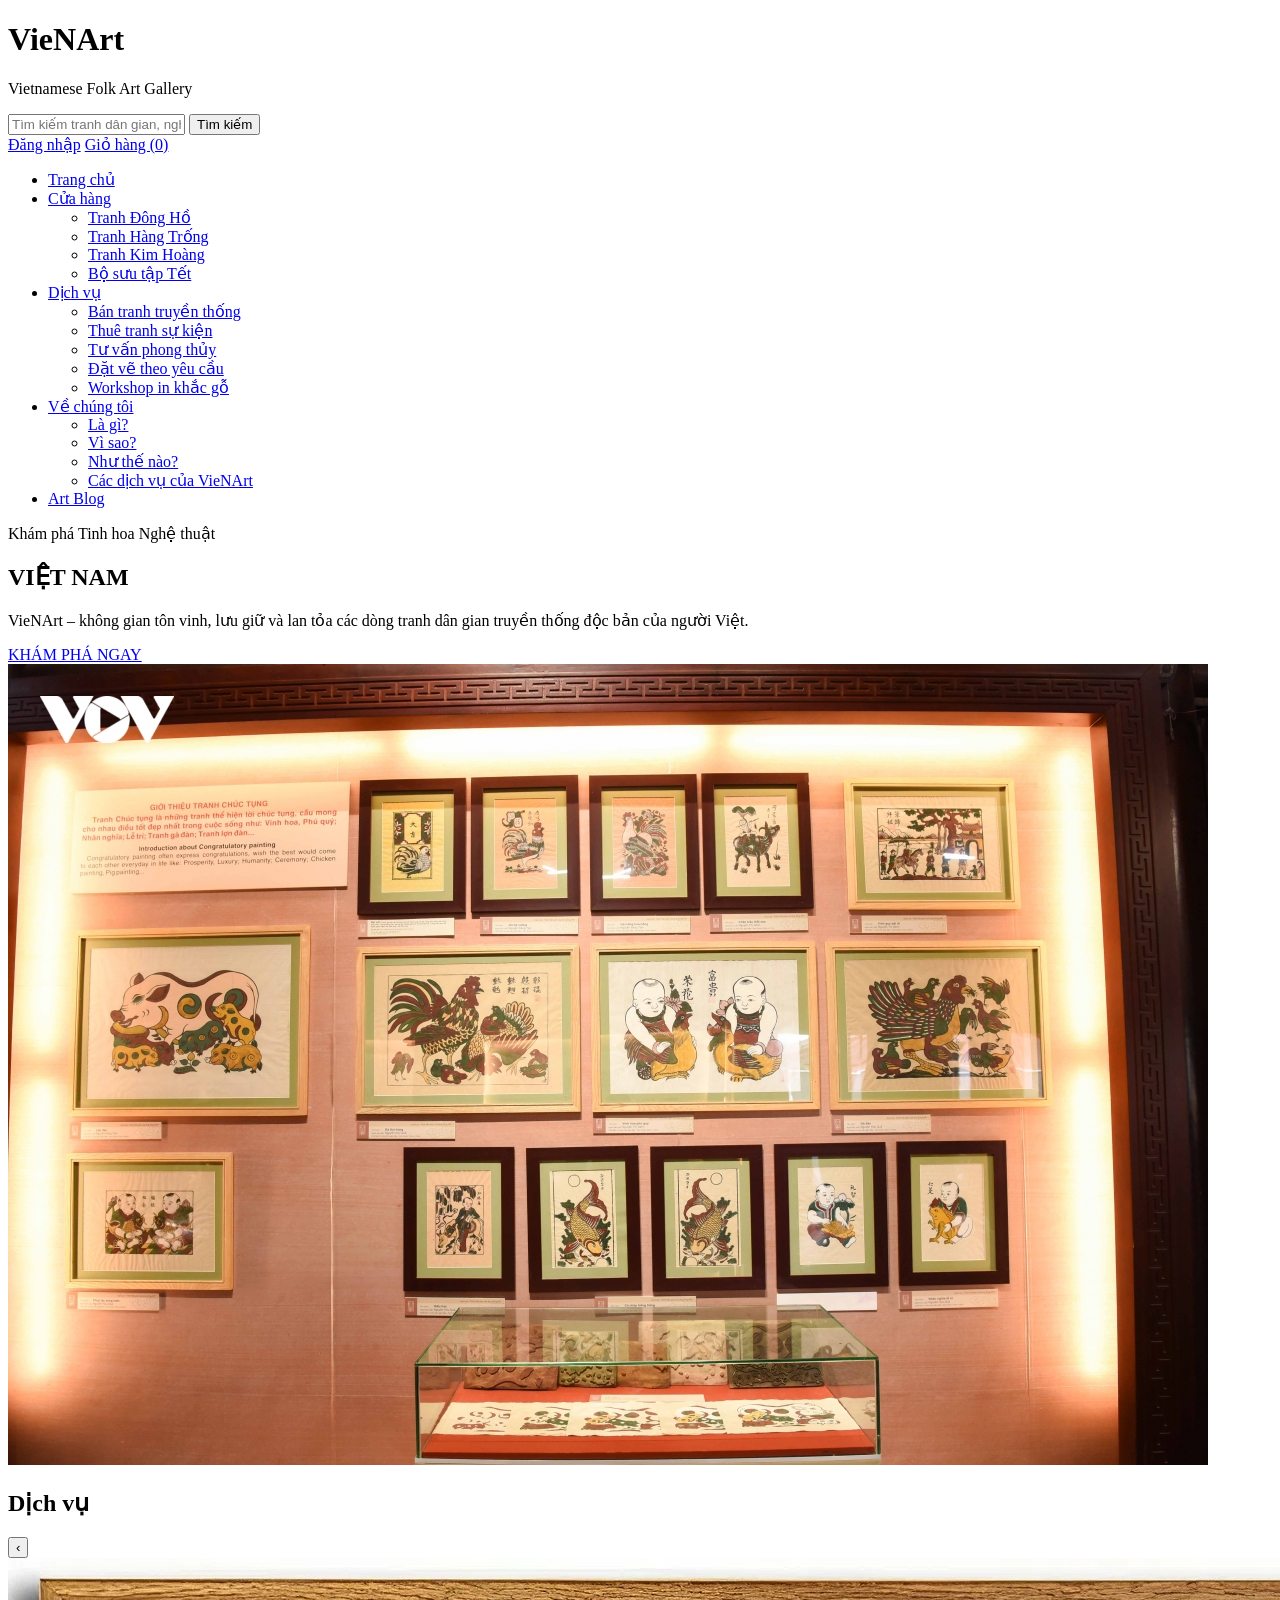
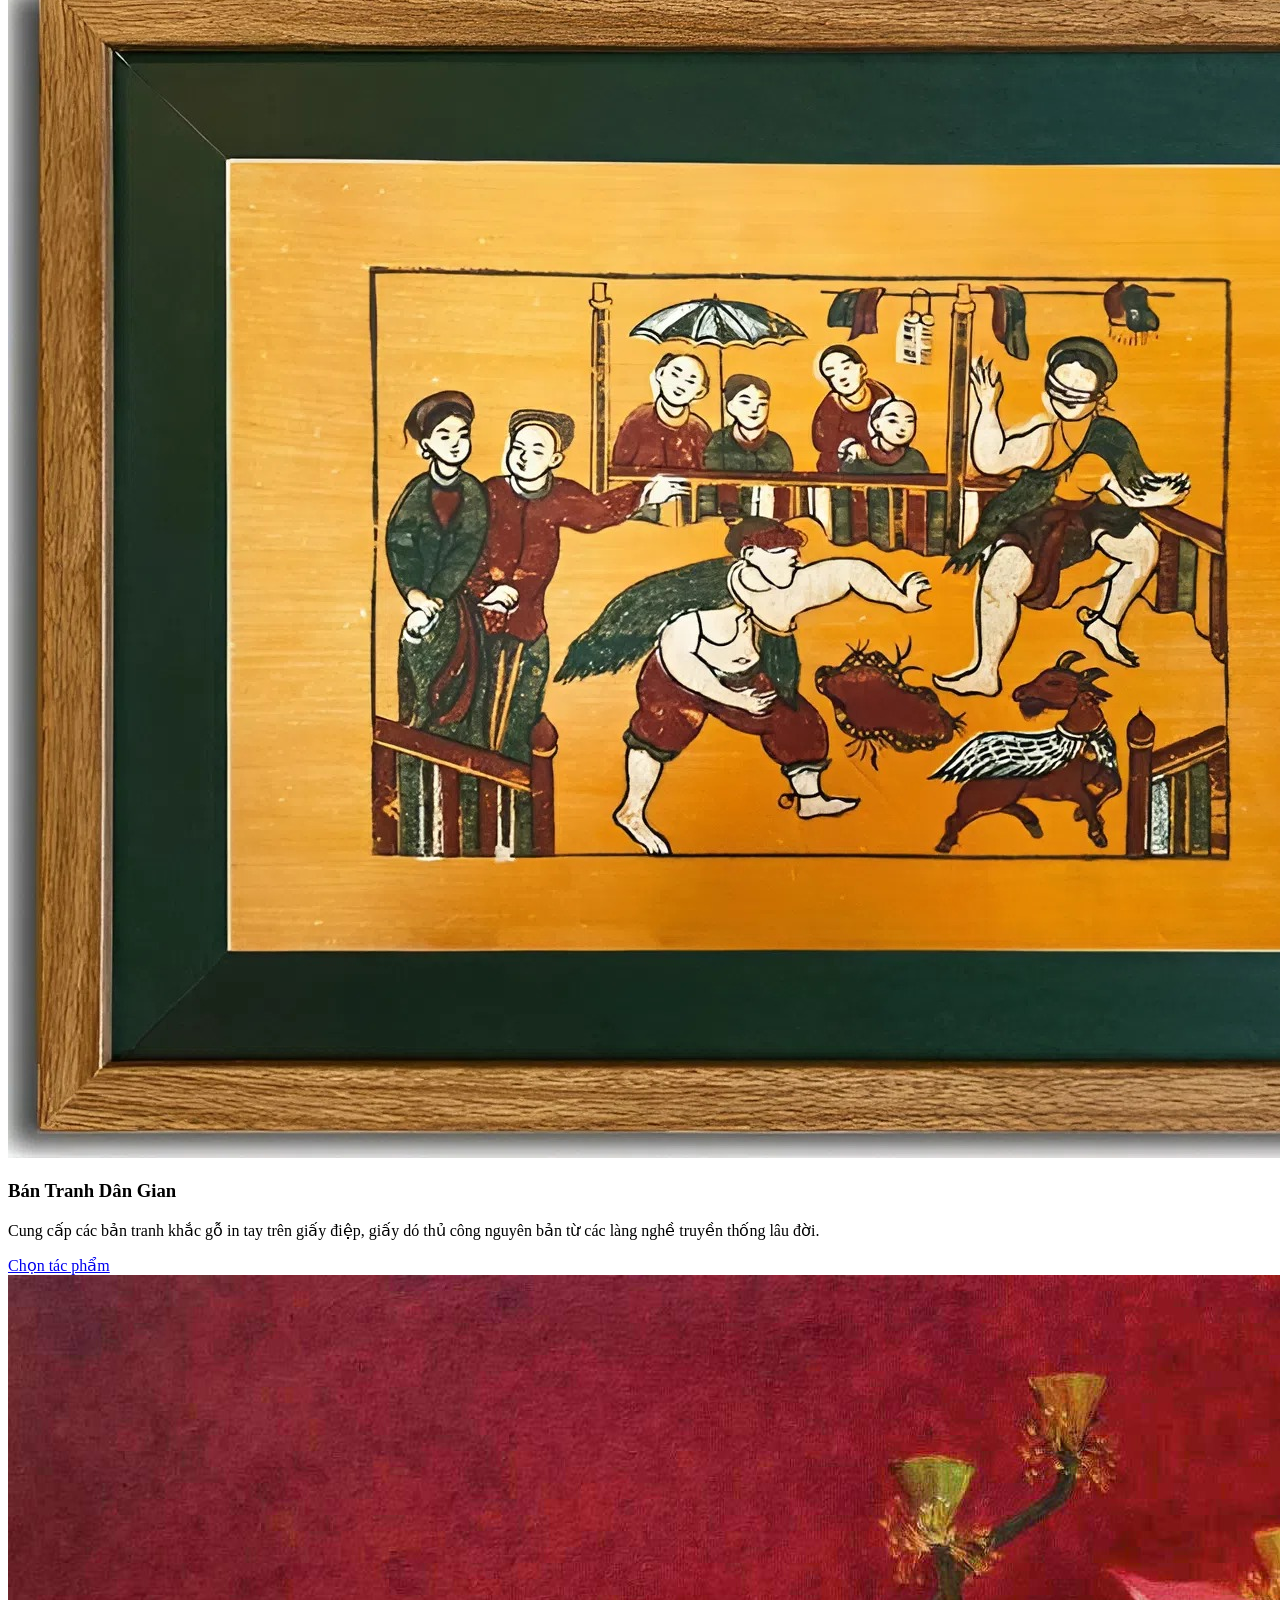
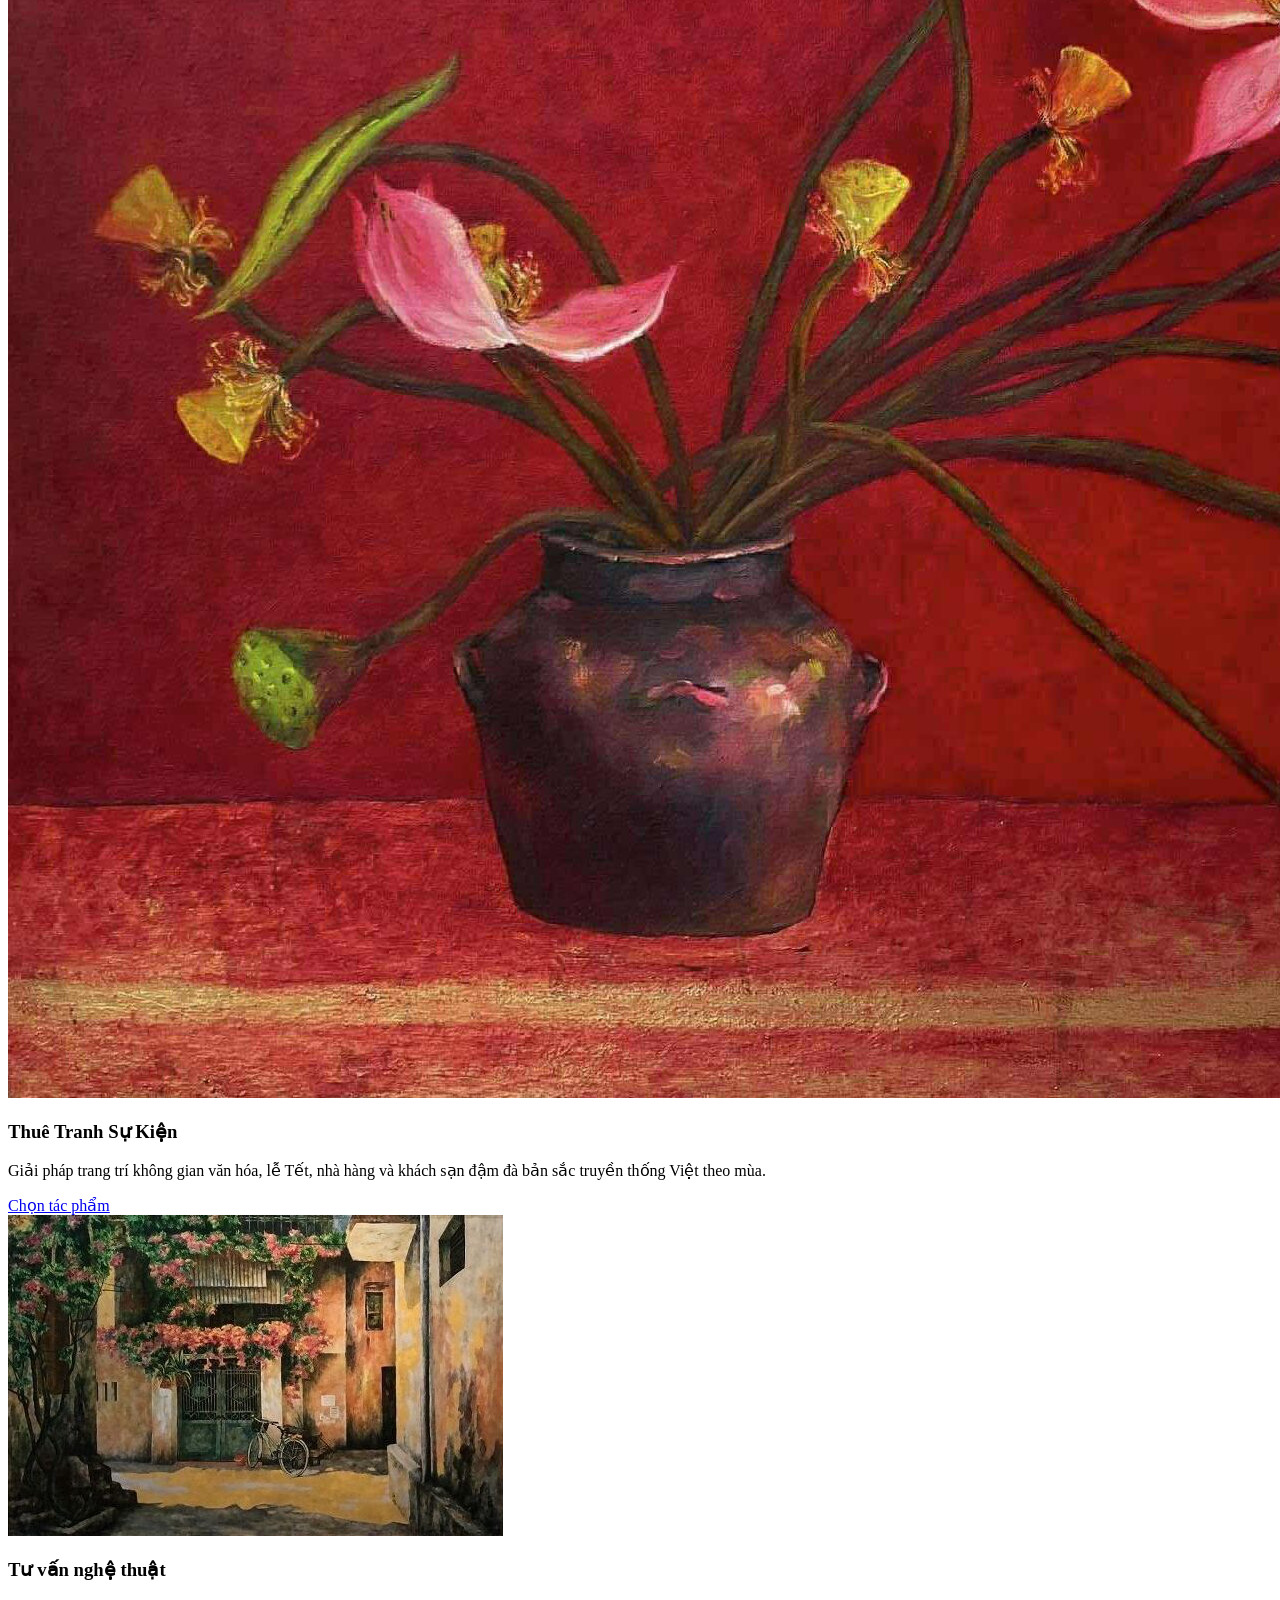
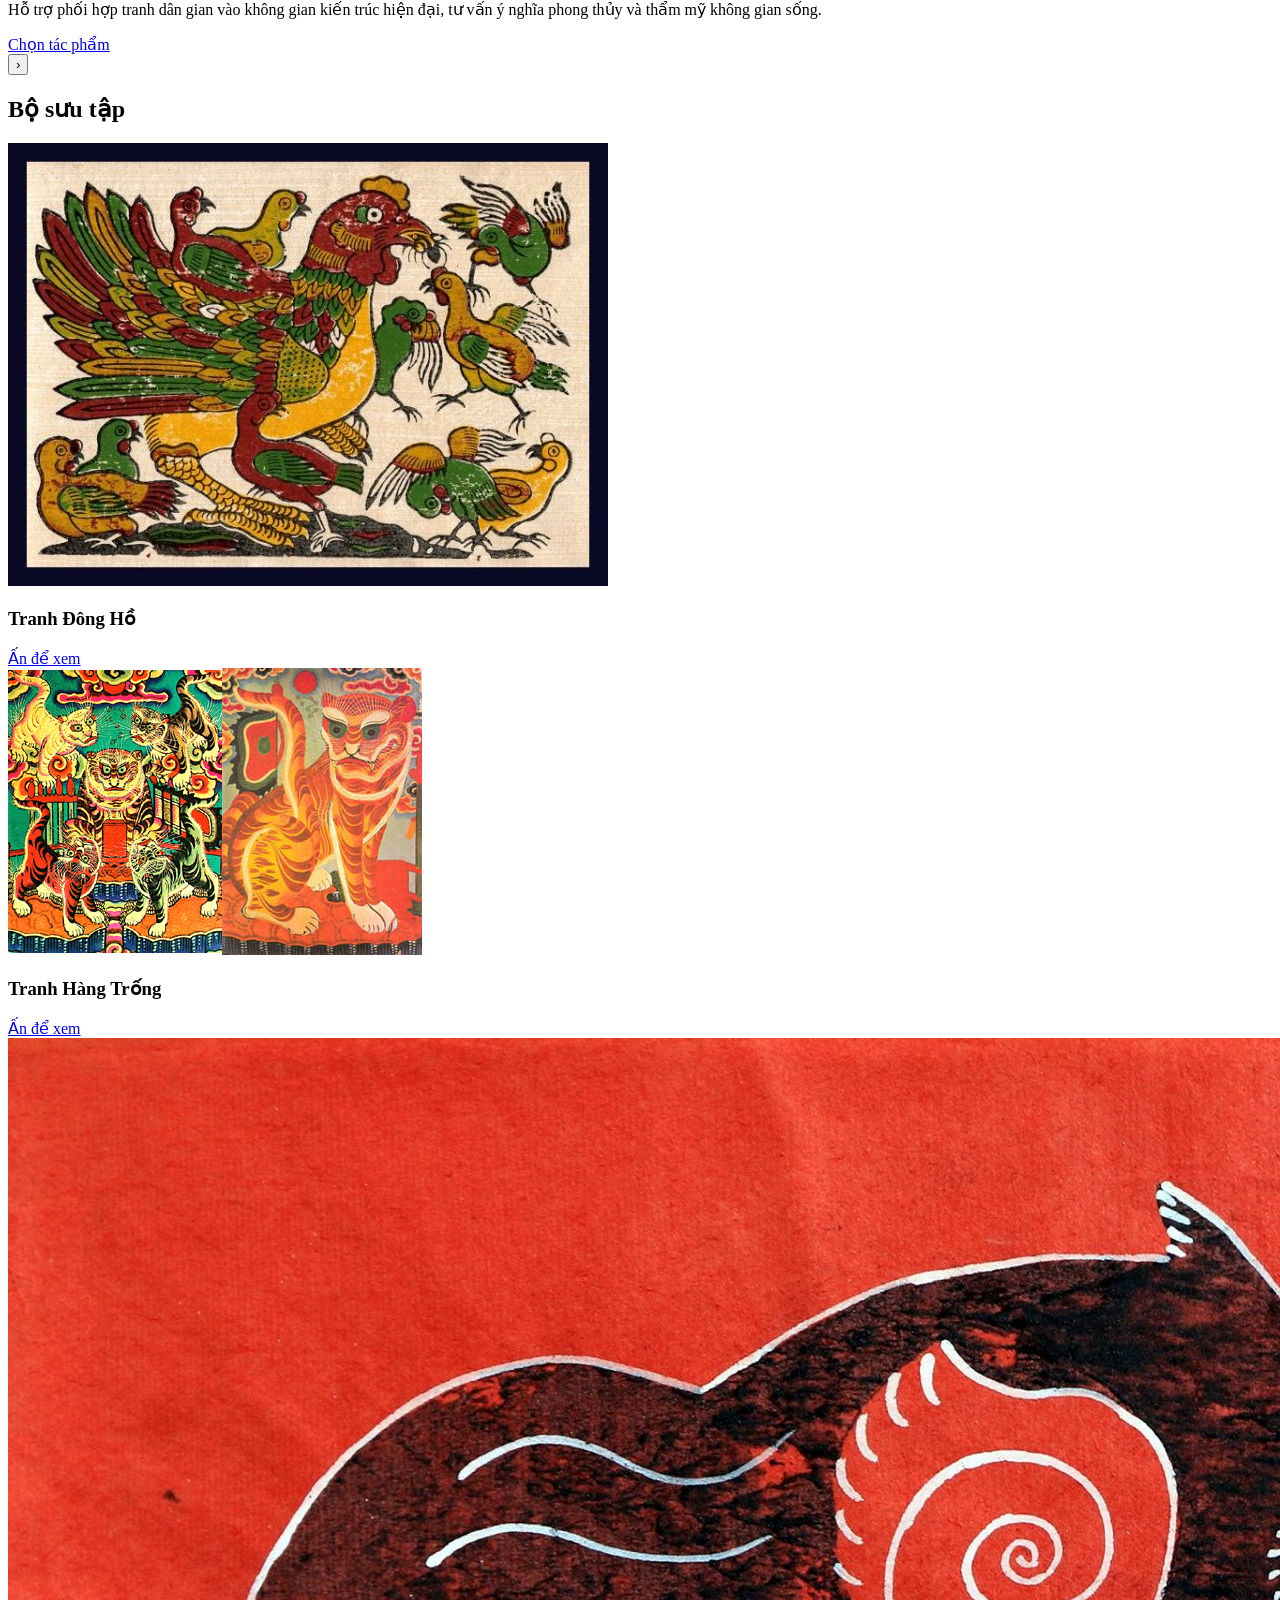
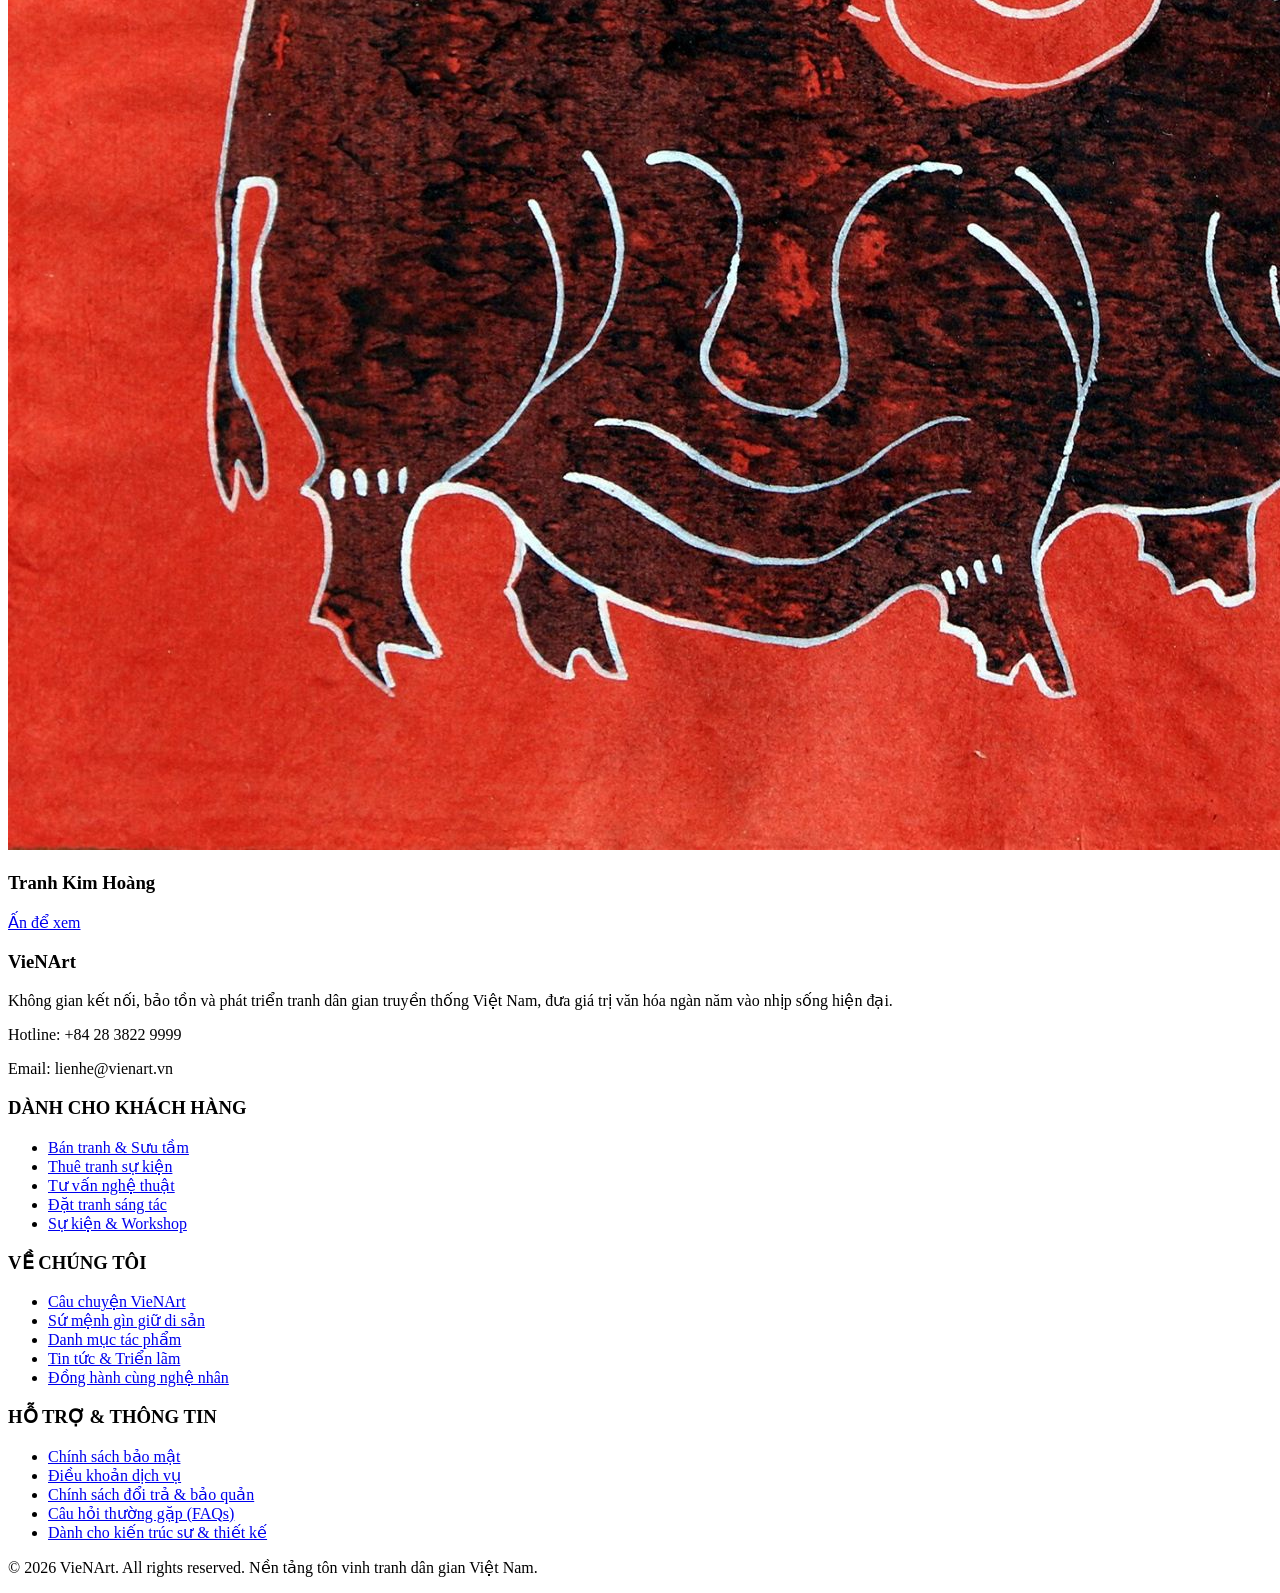
==== index.html @ a0a69fcd "Add files via upload" ====
<!DOCTYPE html>
<html lang="vi">
<head>
    <meta charset="UTF-8">
    <meta name="viewport" content="width=device-width, initial-scale=1.0">
    <title>VieNArt - Tinh Hoa Tranh Dân Gian Việt Nam</title>
    <link rel="stylesheet" href="CSS/1.css">
</head>
<body>

    <header class="DauTrang">
        <div class="KhungChung DauTrangHop">
            <div class="LogoThuongHieu">
                <h1>VieNArt</h1>
                <p>Vietnamese Folk Art Gallery</p>
            </div>

            <div class="KhuVucCongCu">
                <form class="HopTimKiem" action="webcon/shop.html" method="get" target="_blank">
                    <input type="text" placeholder="Tìm kiếm tranh dân gian, nghệ nhân...">
                    <button type="submit">Tìm kiếm</button>
                </form>
                <div class="KhuVucNguoiDung">
                    <a href="webcon/dangnhap.html" class="LienKetNut" target="_blank">Đăng nhập</a>
                    <a href="webcon/giohang.html" class="LienKetNut LienKetGioHang" target="_blank">Giỏ hàng (0)</a>
                </div>
            </div>
        </div>
    </header>

    <nav class="ThanhDieuHuong">
        <div class="KhungChung">
            <ul class="DanhSachMenu">
                <li><a href="index.html" class="HienTai">Trang chủ</a></li>
                <li class="MucCon">
                    <a href="webcon/shop.html" target="_blank">Cửa hàng</a>
                    <ul class="MenuXo">
                        <li><a href="webcon/shop.html#DongHo" target="_blank">Tranh Đông Hồ</a></li>
                        <li><a href="webcon/shop.html#HangTrong" target="_blank">Tranh Hàng Trống</a></li>
                        <li><a href="webcon/shop.html#KimHoang" target="_blank">Tranh Kim Hoàng</a></li>
                        <li><a href="webcon/shop.html#BoSuuTap" target="_blank">Bộ sưu tập Tết</a></li>
                    </ul>
                </li>
                <li class="MucCon">
                    <a href="webcon/dichvu.html" target="_blank">Dịch vụ</a>
                    <ul class="MenuXo">
                        <li><a href="webcon/dichvu.html#BanTranh" target="_blank">Bán tranh truyền thống</a></li>
                        <li><a href="webcon/dichvu.html#ThueTranh" target="_blank">Thuê tranh sự kiện</a></li>
                        <li><a href="webcon/dichvu.html#TuVan" target="_blank">Tư vấn phong thủy</a></li>
                        <li><a href="webcon/dichvu.html#Commission" target="_blank">Đặt vẽ theo yêu cầu</a></li>
                        <li><a href="webcon/dichvu.html#SuKien" target="_blank">Workshop in khắc gỗ</a></li>
                    </ul>
                </li>
                <li class="MucCon">
                    <a href="webcon/gioithieu.html" target="_blank">Về chúng tôi</a>
                    <ul class="MenuXo">
                        <li><a href="webcon/gioithieu.html#LaGi" target="_blank">Là gì?</a></li>
                        <li><a href="webcon/gioithieu.html#ViSao" target="_blank">Vì sao?</a></li>
                        <li><a href="webcon/gioithieu.html#NhuTheNao" target="_blank">Như thế nào?</a></li>
                        <li><a href="webcon/dichvu.html" target="_blank">Các dịch vụ của VieNArt</a></li>
                    </ul>
                </li>
                <li><a href="webcon/tintuc.html" target="_blank">Art Blog</a></li>
            </ul>
        </div>
    </nav>

    <main class="KhungChinh">

        <section class="PhanBanner">
            <div class="KhungChung BannerHop">
                <div class="KhungChuBanner">
                    <p class="ChuNhoBanner">Khám phá Tinh hoa Nghệ thuật</p>
                    <h2 class="ChuDamDongAu">VIỆT NAM</h2>
                    <p class="MoTaBanner">VieNArt – không gian tôn vinh, lưu giữ và lan tỏa các dòng tranh dân gian truyền thống độc bản của người Việt.</p>
                    <a href="webcon/shop.html" class="NutKhamPhaNgay" target="_blank">KHÁM PHÁ NGAY</a>
                </div>
                <div class="KhungAnhBanner">
                    <img src="images/a1.webp" alt="Không gian nghệ thuật tranh dân gian Việt Nam VieNArt">
                </div>
            </div>
        </section>

        <section class="PhanDichVu">
            <div class="KhungChung">
                <div class="TieuDeVachKe">
                    <h2 class="TieuDeChu">Dịch vụ</h2>
                    <div class="DuongKeNgang"></div>
                </div>

                <div class="KhuVucTrinhChieu">
                    <button type="button" class="NutChuyenSlide NutChuyenTrai"> </button>

                    <div class="LuoiDichVu">
                        <div class="TheDichVu">
                            <div class="KhungAnhDichVu">
                                <img src="images/a2.jpeg" alt="Bán Tranh Dân Gian">
                            </div>
                            <h3 class="TieuDeDichVu">Bán Tranh Dân Gian</h3>
                            <p class="MoTaDichVu">Cung cấp các bản tranh khắc gỗ in tay trên giấy điệp, giấy dó thủ công nguyên bản từ các làng nghề truyền thống lâu đời.</p>
                            <a href="webcon/dichvu.html#BanTranh" class="NutMua" target="_blank">Chọn tác phẩm</a>
                        </div>

                        <div class="TheDichVu">
                            <div class="KhungAnhDichVu">
                                <img src="images/a3.jpg" alt="Thuê Tranh Sự Kiện">
                            </div>
                            <h3 class="TieuDeDichVu">Thuê Tranh Sự Kiện</h3>
                            <p class="MoTaDichVu">Giải pháp trang trí không gian văn hóa, lễ Tết, nhà hàng và khách sạn đậm đà bản sắc truyền thống Việt theo mùa.</p>
                            <a href="webcon/dichvu.html#ThueTranh" class="NutMua" target="_blank">Chọn tác phẩm</a>
                        </div>

                        <div class="TheDichVu">
                            <div class="KhungAnhDichVu">
                                <img src="images/a4.jpg" alt="Tư Vấn Nghệ Thuật">
                            </div>
                            <h3 class="TieuDeDichVu">Tư vấn nghệ thuật</h3>
                            <p class="MoTaDichVu">Hỗ trợ phối hợp tranh dân gian vào không gian kiến trúc hiện đại, tư vấn ý nghĩa phong thủy và thẩm mỹ không gian sống.</p>
                            <a href="webcon/dichvu.html#TuVan" class="NutMua" target="_blank">Chọn tác phẩm</a>
                        </div>
                    </div>

                    <button type="button" class="NutChuyenSlide NutChuyenPhai">&rsaquo;</button>
                </div>
            </div>
        </section>

        <section class="PhanBoSuuTap">
            <div class="KhungChung">
                <div class="TieuDeVachKe">
                    <h2 class="TieuDeChu">Bộ sưu tập</h2>
                    <div class="DuongKeNgang"></div>
                </div>

                <div class="LuoiBoSuuTap">
                    <div class="TheTranh">
                        <div class="KhungAnhTranh">
                            <img src="images/a5.jpg" alt="Tranh Đông Hồ">
                        </div>
                        <div class="ThongTinSuuTap">
                            <h3 class="TenTranh">Tranh Đông Hồ</h3>
                            <a href="webcon/shop.html#DongHo" class="NutAnDeXem NutChonTranh" target="_blank">Ấn để xem</a>
                        </div>
                    </div>

                    <div class="TheTranh">
                        <div class="KhungAnhTranh">
                            <img src="images/a6.png" alt="Tranh Hàng Trống">
                        </div>
                        <div class="ThongTinSuuTap">
                            <h3 class="TenTranh">Tranh Hàng Trống</h3>
                            <a href="webcon/shop.html#HangTrong" class="NutAnDeXem NutChonTranh" target="_blank">Ấn để xem</a>
                        </div>
                    </div>

                    <div class="TheTranh">
                        <div class="KhungAnhTranh">
                            <img src="images/a7.jpg" alt="Tranh Kim Hoàng">
                        </div>
                        <div class="ThongTinSuuTap">
                            <h3 class="TenTranh">Tranh Kim Hoàng</h3>
                            <a href="webcon/shop.html#KimHoang" class="NutAnDeXem NutChonTranh" target="_blank">Ấn để xem</a>
                        </div>
                    </div>
                </div>
            </div>
        </section>

    </main>

    <footer class="ChanTrang">
        <div class="KhungChung">
            <div class="LuoiChanTrang">
                <div class="CotChanTrang">
                    <h3 class="TieuDeChanTrang">VieNArt</h3>
                    <p class="DongThongTin">Không gian kết nối, bảo tồn và phát triển tranh dân gian truyền thống Việt Nam, đưa giá trị văn hóa ngàn năm vào nhịp sống hiện đại.</p>
                    <p class="DongThongTin">Hotline: +84 28 3822 9999</p>
                    <p class="DongThongTin">Email: lienhe@vienart.vn</p>
                </div>

                <div class="CotChanTrang">
                    <h3 class="TieuDeChanTrang">DÀNH CHO KHÁCH HÀNG</h3>
                    <ul class="DanhSachLienKet">
                        <li><a href="webcon/dichvu.html#BanTranh" target="_blank">Bán tranh & Sưu tầm</a></li>
                        <li><a href="webcon/dichvu.html#ThueTranh" target="_blank">Thuê tranh sự kiện</a></li>
                        <li><a href="webcon/dichvu.html#TuVan" target="_blank">Tư vấn nghệ thuật</a></li>
                        <li><a href="webcon/dichvu.html#Commission" target="_blank">Đặt tranh sáng tác</a></li>
                        <li><a href="webcon/dichvu.html#SuKien" target="_blank">Sự kiện & Workshop</a></li>
                    </ul>
                </div>

                <div class="CotChanTrang">
                    <h3 class="TieuDeChanTrang">VỀ CHÚNG TÔI</h3>
                    <ul class="DanhSachLienKet">
                        <li><a href="webcon/gioithieu.html#LaGi" target="_blank">Câu chuyện VieNArt</a></li>
                        <li><a href="webcon/gioithieu.html#ViSao" target="_blank">Sứ mệnh gìn giữ di sản</a></li>
                        <li><a href="webcon/shop.html" target="_blank">Danh mục tác phẩm</a></li>
                        <li><a href="webcon/tintuc.html" target="_blank">Tin tức & Triển lãm</a></li>
                        <li><a href="webcon/gioithieu.html" target="_blank">Đồng hành cùng nghệ nhân</a></li>
                    </ul>
                </div>

                <div class="CotChanTrang">
                    <h3 class="TieuDeChanTrang">HỖ TRỢ & THÔNG TIN</h3>
                    <ul class="DanhSachLienKet">
                        <li><a href="webcon/gioithieu.html" target="_blank">Chính sách bảo mật</a></li>
                        <li><a href="webcon/gioithieu.html" target="_blank">Điều khoản dịch vụ</a></li>
                        <li><a href="webcon/gioithieu.html" target="_blank">Chính sách đổi trả & bảo quản</a></li>
                        <li><a href="webcon/gioithieu.html" target="_blank">Câu hỏi thường gặp (FAQs)</a></li>
                        <li><a href="webcon/dichvu.html" target="_blank">Dành cho kiến trúc sư & thiết kế</a></li>
                    </ul>
                </div>
            </div>

            <div class="DongBanQuyen">
                <p>&copy; 2026 VieNArt. All rights reserved. Nền tảng tôn vinh tranh dân gian Việt Nam.</p>
            </div>
        </div>
    </footer>

    <script src="js/1.js"></script>
</body>
</html>
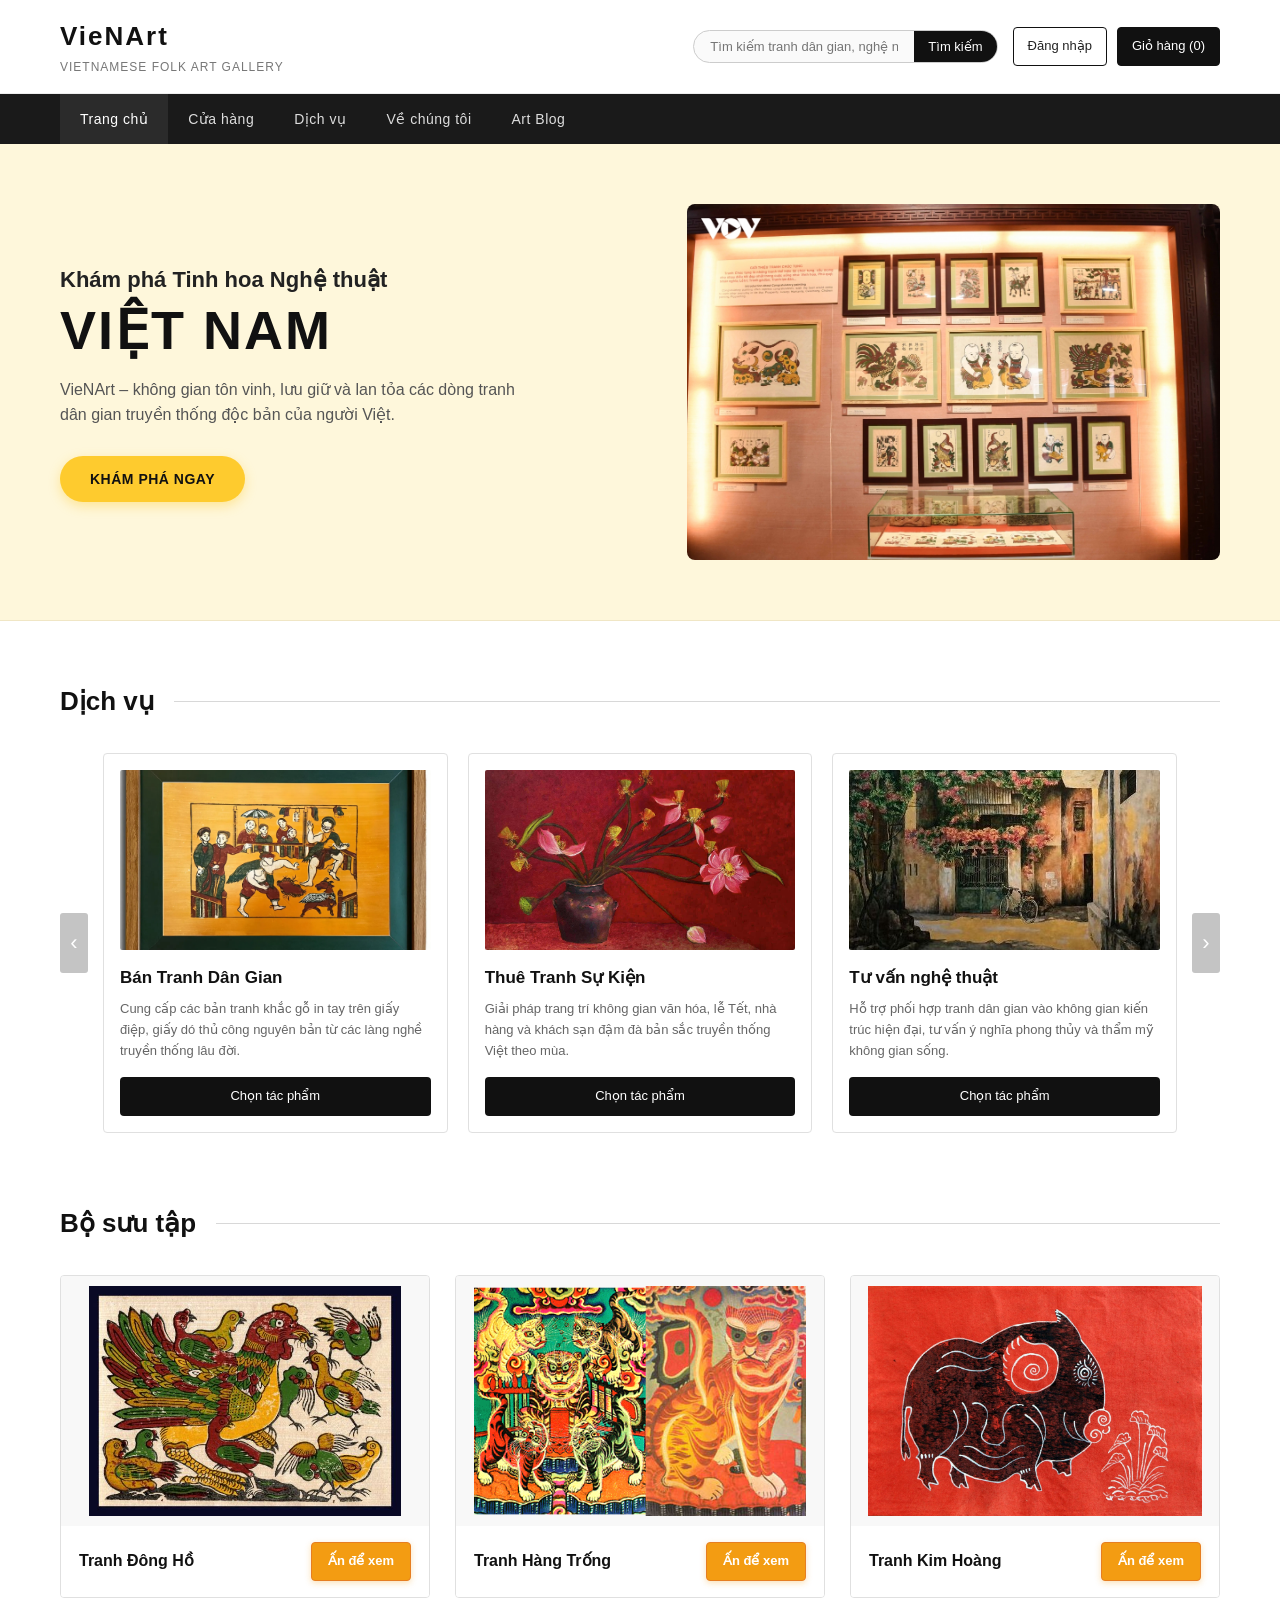
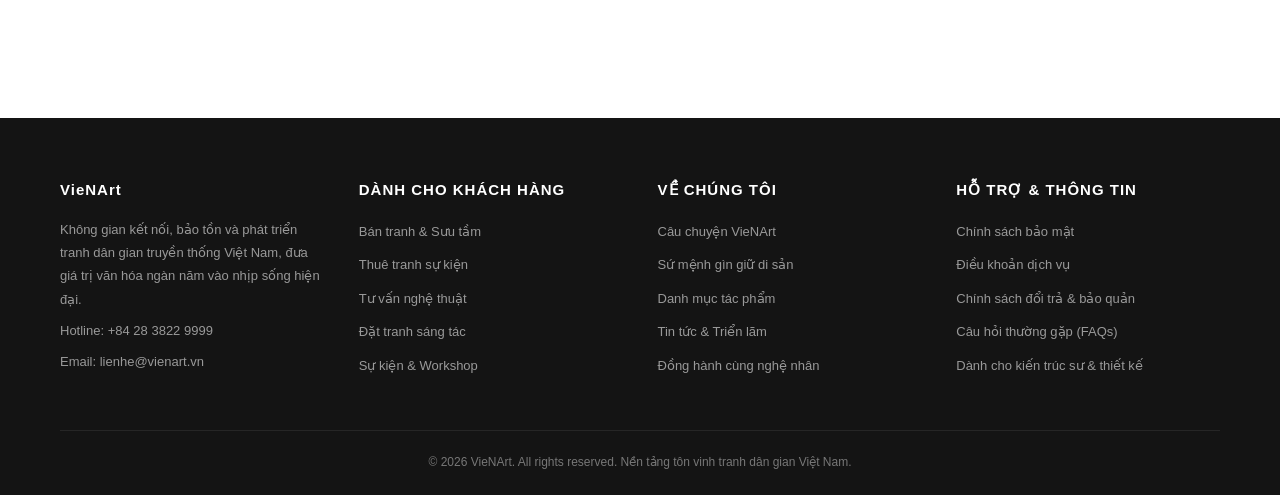
==== commit 8b23d73a: "Update index.html" ====
--- a/index.html
+++ b/index.html
@@ -4,7 +4,7 @@
     <meta charset="UTF-8">
     <meta name="viewport" content="width=device-width, initial-scale=1.0">
     <title>VieNArt - Tinh Hoa Tranh Dân Gian Việt Nam</title>
-    <link rel="stylesheet" href="CSS/1.css">
+    <link rel="stylesheet" href="css/1.css">
 </head>
 <body>
 
@@ -220,4 +220,4 @@
 
     <script src="js/1.js"></script>
 </body>
-</html>+</html>
--- a/css/1.css
+++ b/css/1.css
@@ -0,0 +1,783 @@
+* {
+    margin: 0;
+    padding: 0;
+    box-sizing: border-box;
+}
+
+body {
+    font-family: 'Segoe UI', Tahoma, Geneva, Verdana, sans-serif;
+    color: #222222;
+    background-color: #ffffff;
+    line-height: 1.6;
+}
+
+a {
+    color: inherit;
+    text-decoration: none;
+    transition: 0.3s ease;
+}
+
+img {
+    max-width: 100%;
+    display: block;
+}
+
+.KhungChung {
+    max-width: 1200px;
+    margin: 0 auto;
+    padding: 0 20px;
+}
+
+.DauTrang {
+    background-color: #ffffff;
+    border-bottom: 1px solid #eeeeee;
+    padding: 16px 0;
+}
+
+.DauTrangHop {
+    display: flex;
+    justify-content: space-between;
+    align-items: center;
+    gap: 20px;
+}
+
+.LogoThuongHieu h1 {
+    font-size: 26px;
+    letter-spacing: 2px;
+    font-weight: 800;
+    color: #111111;
+}
+
+.LogoThuongHieu p {
+    font-size: 12px;
+    color: #777777;
+    letter-spacing: 1px;
+    text-transform: uppercase;
+}
+
+.KhuVucCongCu {
+    display: flex;
+    align-items: center;
+    gap: 15px;
+}
+
+.HopTimKiem {
+    display: flex;
+    border: 1px solid #cccccc;
+    border-radius: 20px;
+    overflow: hidden;
+    background-color: #fafafa;
+}
+
+.HopTimKiem input {
+    border: none;
+    outline: none;
+    padding: 8px 16px;
+    font-size: 13px;
+    width: 220px;
+    background: transparent;
+}
+
+.HopTimKiem button {
+    border: none;
+    background-color: #111111;
+    color: #ffffff;
+    padding: 8px 14px;
+    font-size: 13px;
+    cursor: pointer;
+    transition: 0.3s;
+}
+
+.HopTimKiem button:hover {
+    background-color: #444444;
+}
+
+.KhuVucNguoiDung {
+    display: flex;
+    align-items: center;
+    gap: 10px;
+}
+
+.LienKetNut {
+    font-size: 13px;
+    padding: 8px 14px;
+    border: 1px solid #111111;
+    border-radius: 4px;
+    font-weight: 500;
+}
+
+.LienKetNut:hover {
+    background-color: #111111;
+    color: #ffffff;
+}
+
+.LienKetGioHang {
+    background-color: #111111;
+    color: #ffffff;
+}
+
+.LienKetGioHang:hover {
+    background-color: #333333;
+}
+
+.ThanhDieuHuong {
+    background-color: #1a1a1a;
+    position: sticky;
+    top: 0;
+    z-index: 100;
+}
+
+.DanhSachMenu {
+    display: flex;
+    list-style: none;
+    align-items: center;
+}
+
+.DanhSachMenu > li > a {
+    display: block;
+    color: #dddddd;
+    font-size: 14px;
+    padding: 14px 20px;
+    font-weight: 500;
+    letter-spacing: 0.5px;
+}
+
+.DanhSachMenu > li > a:hover,
+.DanhSachMenu > li > a.HienTai {
+    color: #ffffff;
+    background-color: #2b2b2b;
+}
+
+.MucCon {
+    position: relative;
+}
+
+.MenuXo {
+    position: absolute;
+    top: 100%;
+    left: 0;
+    background-color: #ffffff;
+    box-shadow: 0 6px 18px rgba(0, 0, 0, 0.15);
+    list-style: none;
+    min-width: 210px;
+    display: none;
+    border-top: 3px solid #111111;
+    z-index: 200;
+}
+
+.MenuXo li {
+    list-style: none;
+}
+
+.MenuXo li a {
+    display: block;
+    padding: 10px 16px;
+    color: #333333;
+    font-size: 13px;
+    border-bottom: 1px solid #f2f2f2;
+}
+
+.MenuXo li a:hover {
+    background-color: #f8f8f8;
+    color: #000000;
+    padding-left: 20px;
+}
+
+.MucCon:hover .MenuXo {
+    display: block;
+}
+
+.KhungChinh {
+    padding-bottom: 60px;
+}
+
+.PhanBanner {
+    background-color: #fef7db;
+    padding: 60px 0;
+    border-bottom: 1px solid #f0e6c5;
+}
+
+.BannerHop {
+    display: flex;
+    align-items: center;
+    justify-content: space-between;
+    gap: 40px;
+}
+
+.KhungChuBanner {
+    flex: 1.1;
+}
+
+.ChuNhoBanner {
+    font-size: 22px;
+    font-weight: 600;
+    color: #222222;
+    margin-bottom: 4px;
+}
+
+.ChuDamDongAu {
+    font-size: 54px;
+    font-weight: 900;
+    letter-spacing: 2px;
+    color: #111111;
+    margin-bottom: 16px;
+    line-height: 1.1;
+}
+
+.MoTaBanner {
+    font-size: 16px;
+    color: #555555;
+    margin-bottom: 28px;
+    max-width: 480px;
+    line-height: 1.6;
+}
+
+.NutKhamPhaNgay {
+    display: inline-block;
+    background-color: #fecb2e;
+    color: #111111;
+    padding: 12px 30px;
+    font-size: 14px;
+    font-weight: 700;
+    border-radius: 30px;
+    box-shadow: 0 4px 12px rgba(254, 203, 46, 0.4);
+    letter-spacing: 0.5px;
+}
+
+.NutKhamPhaNgay:hover {
+    background-color: #eab71b;
+    transform: translateY(-2px);
+}
+
+.KhungAnhBanner {
+    flex: 1;
+    overflow: hidden;
+    border-radius: 8px;
+}
+
+.KhungAnhBanner img {
+    width: 100%;
+    height: auto;
+}
+
+.TieuDeVachKe {
+    display: flex;
+    align-items: center;
+    gap: 20px;
+    margin-bottom: 30px;
+}
+
+.TieuDeChu {
+    font-size: 26px;
+    font-weight: 700;
+    color: #111111;
+    white-space: nowrap;
+}
+
+.DuongKeNgang {
+    flex: 1;
+    height: 1px;
+    background-color: #d8d8d8;
+}
+
+.PhanDichVu {
+    padding: 60px 0 30px 0;
+}
+
+.KhuVucTrinhChieu {
+    display: flex;
+    align-items: center;
+    gap: 15px;
+    position: relative;
+}
+
+.NutChuyenSlide {
+    background-color: #c4c4c4;
+    color: #ffffff;
+    width: 28px;
+    height: 60px;
+    border: none;
+    border-radius: 3px;
+    font-size: 22px;
+    cursor: pointer;
+    display: flex;
+    align-items: center;
+    justify-content: center;
+    transition: 0.3s;
+}
+
+.NutChuyenSlide:hover {
+    background-color: #888888;
+}
+
+.LuoiDichVu {
+    display: grid;
+    grid-template-columns: repeat(3, 1fr);
+    gap: 20px;
+    flex: 1;
+}
+
+.TheDichVu {
+    background-color: #ffffff;
+    border: 1px solid #e0e0e0;
+    border-radius: 4px;
+    padding: 16px;
+    display: flex;
+    flex-direction: column;
+    transition: 0.3s;
+}
+
+.TheDichVu:hover,
+.TheTranh:hover {
+    transform: translateY(-4px);
+    box-shadow: 0 8px 20px rgba(0, 0, 0, 0.08);
+}
+
+.KhungAnhDichVu {
+    height: 180px;
+    overflow: hidden;
+    border-radius: 2px;
+    margin-bottom: 14px;
+}
+
+.KhungAnhDichVu img {
+    width: 100%;
+    height: 100%;
+    object-fit: cover;
+    transition: 0.4s;
+}
+
+.TheDichVu:hover .KhungAnhDichVu img {
+    transform: scale(1.05);
+}
+
+.TieuDeDichVu {
+    font-size: 17px;
+    font-weight: 700;
+    color: #111111;
+    margin-bottom: 8px;
+}
+
+.MoTaDichVu {
+    font-size: 13px;
+    color: #666666;
+    line-height: 1.6;
+    margin-bottom: 16px;
+    flex-grow: 1;
+}
+
+.NutMua {
+    display: inline-block;
+    text-align: center;
+    background-color: #111111;
+    color: #ffffff;
+    padding: 9px;
+    font-size: 13px;
+    border-radius: 4px;
+    font-weight: 500;
+}
+
+.NutMua:hover {
+    background-color: #333333;
+}
+
+.PhanBoSuuTap {
+    padding: 40px 0 60px 0;
+}
+
+.LuoiBoSuuTap {
+    display: grid;
+    grid-template-columns: repeat(3, 1fr);
+    gap: 25px;
+}
+
+.TheTranh {
+    border: 1px solid #e0e0e0;
+    border-radius: 4px;
+    overflow: hidden;
+    background-color: #ffffff;
+    transition: 0.3s;
+}
+
+.KhungAnhTranh {
+    height: 250px;
+    background-color: #f8f8f8;
+    display: flex;
+    align-items: center;
+    justify-content: center;
+    overflow: hidden;
+    padding: 10px;
+}
+
+.KhungAnhTranh img {
+    max-width: 100%;
+    max-height: 100%;
+    width: auto;
+    height: auto;
+    object-fit: contain;
+}
+
+.ThongTinSuuTap {
+    padding: 16px 18px;
+    display: flex;
+    justify-content: space-between;
+    align-items: center;
+    background-color: #ffffff;
+}
+
+.TenTranh {
+    font-size: 16px;
+    font-weight: 700;
+    color: #111111;
+}
+
+.NutAnDeXem {
+    display: inline-block;
+    background-color: #f39c12;
+    color: #ffffff;
+    padding: 8px 16px;
+    font-size: 13px;
+    font-weight: 600;
+    border-radius: 4px;
+    border: 1px solid #e67e22;
+    box-shadow: 0 2px 6px rgba(243, 156, 18, 0.3);
+}
+
+.NutAnDeXem:hover {
+    background-color: #d35400;
+    border-color: #d35400;
+    color: #ffffff;
+}
+
+.ChanTrang {
+    background-color: #141414;
+    color: #cccccc;
+    padding-top: 60px;
+}
+
+.LuoiChanTrang {
+    display: grid;
+    grid-template-columns: repeat(auto-fit, minmax(230px, 1fr));
+    gap: 35px;
+    padding-bottom: 45px;
+}
+
+.TieuDeChanTrang {
+    color: #ffffff;
+    font-size: 15px;
+    letter-spacing: 1px;
+    margin-bottom: 16px;
+    font-weight: 600;
+}
+
+.DongThongTin {
+    font-size: 13px;
+    color: #999999;
+    line-height: 1.8;
+    margin-bottom: 8px;
+}
+
+.DanhSachLienKet {
+    list-style: none;
+}
+
+.DanhSachLienKet li {
+    margin-bottom: 8px;
+    list-style: none;
+}
+
+.DanhSachLienKet a {
+    font-size: 13px;
+    color: #999999;
+}
+
+.DanhSachLienKet a:hover {
+    color: #ffffff;
+    padding-left: 4px;
+}
+
+.DongBanQuyen {
+    border-top: 1px solid #262626;
+    padding: 22px 0;
+    text-align: center;
+}
+
+.DongBanQuyen p {
+    font-size: 12px;
+    color: #777777;
+}
+
+.PhanGioHang,
+.KhoiTrangShop,
+.KhoiTrangTinTuc {
+    padding-top: 40px;
+}
+
+.MoTaPhan,
+.DongMoTaChung {
+    color: #666666;
+    margin-bottom: 35px;
+    font-size: 14px;
+}
+
+.KhungBoCucGioHang {
+    display: flex;
+    gap: 30px;
+    flex-wrap: wrap;
+}
+
+.CotDanhSachTranh {
+    flex: 2;
+    min-width: 320px;
+}
+
+.BangGioHang {
+    width: 100%;
+    border-collapse: collapse;
+}
+
+.BangGioHang th {
+    padding: 12px 0;
+    border-bottom: 2px solid #111111;
+    text-align: left;
+}
+
+.BangGioHang td {
+    padding: 16px 0;
+    border-bottom: 1px solid #eeeeee;
+}
+
+.CanPhai {
+    text-align: right;
+}
+
+.OThongTinTranh {
+    display: flex;
+    align-items: center;
+    gap: 16px;
+}
+
+.AnhTranhNho {
+    width: 75px;
+    height: 75px;
+    object-fit: cover;
+    border-radius: 4px;
+}
+
+.ChiTietTranhGio h4 {
+    font-size: 16px;
+    margin-bottom: 4px;
+    color: #111111;
+}
+
+.DongDongTranh {
+    font-size: 13px;
+    color: #777777;
+}
+
+.DongChatLieu,
+.ChatLieuTranh {
+    font-size: 12px;
+    color: #999999;
+}
+
+.SoLuongTranh {
+    font-weight: 600;
+}
+
+.DonGiaTranh {
+    font-weight: 700;
+    color: #111111;
+}
+
+.LienKetKhamPhaThem {
+    margin-top: 25px;
+}
+
+.LienKetKhamPhaThem a {
+    font-size: 13px;
+    font-weight: 600;
+    text-decoration: underline;
+}
+
+.CotTomTatDonHang {
+    flex: 1;
+    min-width: 280px;
+    background-color: #fafafa;
+    border: 1px solid #e0e0e0;
+    border-radius: 6px;
+    padding: 25px;
+    height: fit-content;
+}
+
+.TieuDeTomTat {
+    font-size: 18px;
+    margin-bottom: 18px;
+    border-bottom: 1px solid #eeeeee;
+    padding-bottom: 10px;
+}
+
+.DongTomTat {
+    display: flex;
+    justify-content: space-between;
+    margin-bottom: 12px;
+    font-size: 14px;
+}
+
+.GiaTriDam {
+    font-weight: 600;
+}
+
+.MienPhiVanChuyen {
+    color: #27ae60;
+    font-weight: 600;
+}
+
+.DongTongCong {
+    margin-top: 18px;
+    padding-top: 15px;
+    border-top: 2px solid #111111;
+    font-size: 16px;
+    font-weight: 700;
+}
+
+.BieuMauThanhToan {
+    margin-top: 25px;
+}
+
+.NutThanhToan {
+    width: 100%;
+    padding: 12px;
+    font-size: 14px;
+    text-align: center;
+    cursor: pointer;
+    border: none;
+}
+
+.PhanKhuDongTranh {
+    margin-bottom: 50px;
+}
+
+.TenDongTranh {
+    font-size: 20px;
+    font-weight: 700;
+    color: #111111;
+}
+
+.ThongTinTranhShop,
+.ThongTinBaiViet {
+    flex-direction: column;
+    align-items: flex-start;
+    gap: 8px;
+}
+
+.TenNgheNhan {
+    font-size: 13px;
+    color: #777777;
+    font-style: italic;
+}
+
+.GiaTienTranh {
+    font-size: 15px;
+    font-weight: 700;
+    color: #111111;
+}
+
+.NutXemTrangShop,
+.NutDocBaiViet {
+    width: 100%;
+    text-align: center;
+    margin-top: 5px;
+}
+
+.TheDichVuHang {
+    margin-bottom: 30px;
+    display: flex;
+    flex-direction: row;
+    gap: 30px;
+    align-items: center;
+    padding: 25px;
+}
+
+.TheDichVuDaoChieu {
+    flex-direction: row-reverse;
+}
+
+.KhungAnhDichVuLon {
+    width: 320px;
+    height: 210px;
+    margin-bottom: 0;
+    flex-shrink: 0;
+}
+
+.NoiDungDichVuHang {
+    flex: 1;
+}
+
+.TieuDeDichVuLon,
+.TieuDeGioiThieu,
+.TieuDeHopKhamPha {
+    font-size: 20px;
+}
+
+.NutDichVuHanhDong {
+    margin-top: 10px;
+    display: inline-block;
+}
+
+.KhoiGioiThieu {
+    margin-bottom: 25px;
+    padding: 25px;
+}
+
+.KhoiGioiThieuCuoi {
+    margin-bottom: 35px;
+    padding: 25px;
+}
+
+.TieuDeGioiThieu {
+    color: #111111;
+}
+
+.MoTaGioiThieu {
+    font-size: 14px;
+}
+
+.MoTaKhongKhoangCach {
+    margin-bottom: 0;
+}
+
+.DanhSachGiaTri {
+    margin-left: 20px;
+    color: #555555;
+    font-size: 14px;
+    line-height: 1.8;
+}
+
+.HopKhamPhaDichVu {
+    background-color: #fef7db;
+    border: 1px solid #f0e6c5;
+    padding: 30px;
+    border-radius: 6px;
+    text-align: center;
+}
+
+.TieuDeHopKhamPha {
+    color: #111111;
+    margin-bottom: 10px;
+}
+
+.MoTaHopKhamPha {
+    font-size: 14px;
+    color: #555555;
+    margin-bottom: 20px;
+}
+
+.LuoiBaiViet {
+    margin-bottom: 40px;
+}
+
+.NgayThangBaiViet {
+    font-size: 12px;
+    color: #888888;
+}
